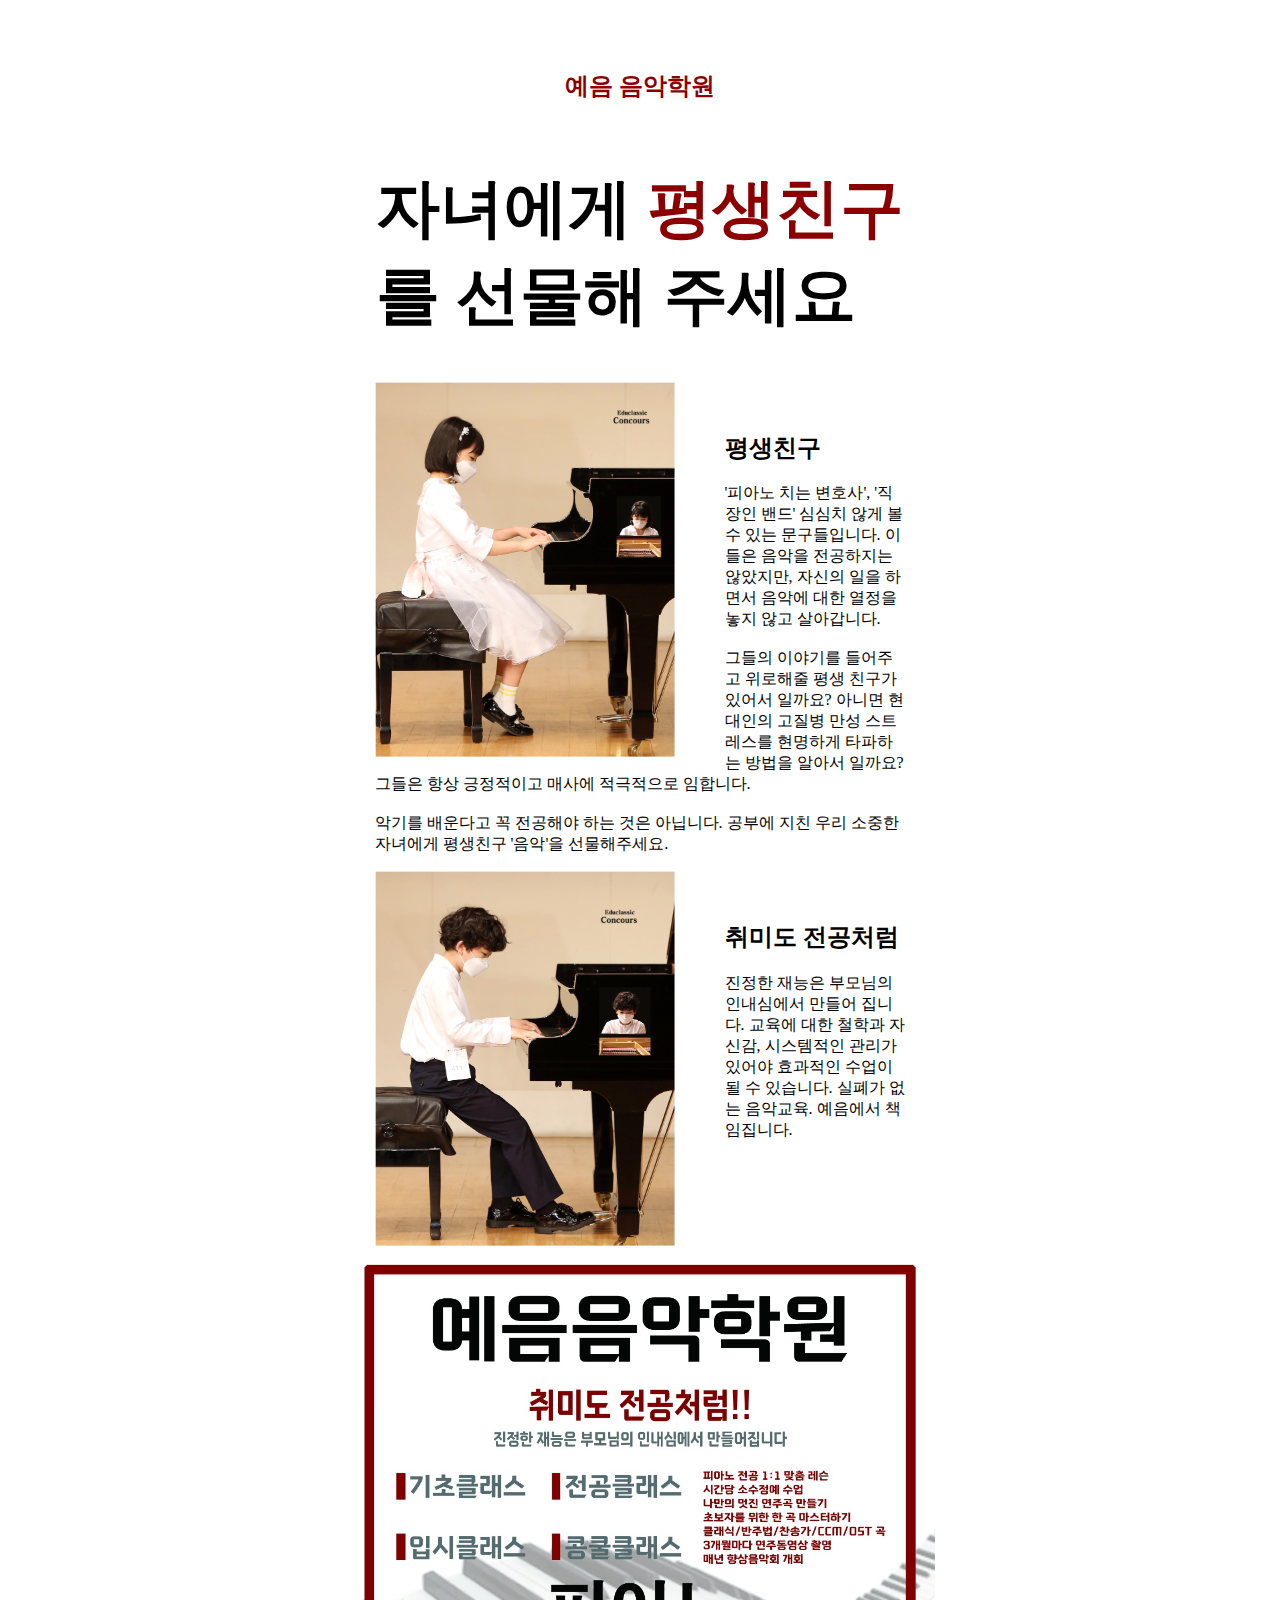
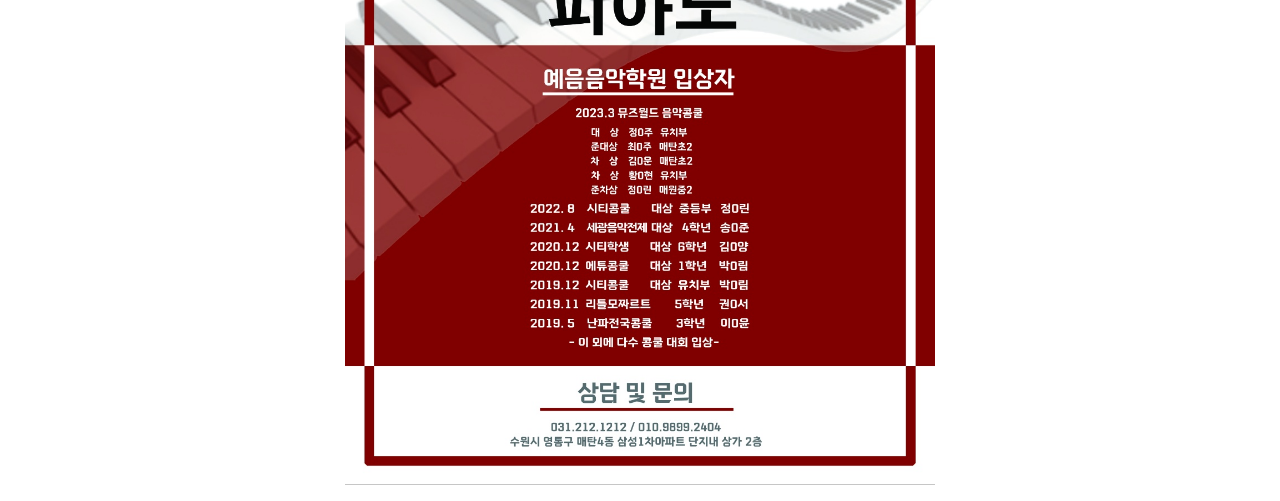
==== index.html @ 46d38266 "Add files via upload" ====
<!DOCTYPE html>
<html lang="en">

<head>
  <meta charset="UTF-8">
  <meta name="viewport" content="width=device-width, initial-scale=1.0">
  <title>Agency</title>
  <link rel="stylesheet" href="./style.css">
  <link rel="preconnect" href="https://fonts.googleapis.com">
  <link rel="preconnect" href="https://fonts.gstatic.com" crossorigin>
  <link href="https://fonts.googleapis.com/css2?family=Poppins:wght@400;700&display=swap" rel="stylesheet">
</head>

<body>
  <div class="main">
    <h2 class="예음">예음 음악학원</h2>
    <h1>자녀에게<span class="creative"> 평생친구</span> <br/>를 선물해 주세요</h1>
    <div class="left card"><img class="tile-image" src="./KakaoTalk_20240314_204528795_05.jpg" >
  
      <h2 class="card-title">평생친구</h2>
      <p class="card-text">
        '피아노 치는 변호사', '직장인 밴드' 심심치 않게 볼 수 있는 문구들입니다. 이들은 음악을 전공하지는 않았지만, 자신의 일을 하면서 음악에 대한 열정을 놓지 않고 살아갑니다. </br></br>
         그들의 이야기를 들어주고 위로해줄 평생 친구가 있어서 일까요? 아니면 현대인의 고질병 만성 스트레스를 현명하게 타파하는 방법을 알아서 일까요?
         그들은 항상 긍정적이고 매사에 적극적으로 임합니다. </br></br>악기를 배운다고 꼭 전공해야 하는 것은 아닙니다. 공부에 지친 우리 소중한 자녀에게 평생친구 '음악'을 선물해주세요. 
        </p>
    </div>

    <div class="right card"><img class="tile-image" src="./KakaoTalk_20240314_204528795_06.jpg" alt="metal structure">
      <h2 class="card-title">취미도 전공처럼</h2>
      <p>진정한 재능은 부모님의 인내심에서 만들어 집니다. 교육에 대한 철학과 자신감, 시스템적인 관리가 있어야 효과적인 수업이 될 수 있습니다. 실폐가 없는 음악교육. 예음에서 책임집니다.</p>
    </div>
    
    <img class="pam" src="./KakaoTalk_20240315_181811638.jpg">

  </div>
  <footer>
    <p></p>
  </footer>
</body>

</html>
---- style.css ----
body {
 
  font-family: 'TTHakgyoansimYeohaengR';
  src: url('https://cdn.jsdelivr.net/gh/projectnoonnu/noonfonts_2402_keris@1.0/TTHakgyoansimYeohaengR.woff2') format('woff2');
  font-weight: normal;
  font-style: normal;
  margin: 50px 50px 0 50px;
  background-color: white;
  display: flex;
  flex-direction: column;
  min-height: 95vh;
}

.main {
  display: flex;
  flex-direction: column;
  align-items: center;
  justify-content: center;
}

.예음 {
  color: darkred;
}

.card-title {
  margin-top: 50px;
}

h1 {
  font-size: 4rem;
}

footer {
  text-align: right;
  color: darkred;
}

.card {
  width: 45%;
}

.left {
  float: left;
}

.tile-image {
  width: 300px;
  float: left;
  margin-right: 50px;
}

.creative {
  color: darkred;
}

.pam {
  width: 50%;
  display: block;
  margin: 0 auto;
}
.pic {
  width: 50%;
  display: block;
  margin: 0 auto;
}

@media (max-width: 680px) {
  h1 {
    font-size: 3rem;
    text-align: center;
  }
  .card {
    width: 100%;
    display: block;
    margin-bottom: 30px;
    text-align: justify;
  }
  .card img {
    margin-bottom: 10px;
    width: 100%;
    display: inline;
    object-fit: cover;
  }
  .logo {
    width: 100px;
  }
  .pam {
    width: 100%;
    display: block;
    margin: 0 auto;
  }
  .pic {
    width: 100%;
    display: block;
    margin: 0 auto;
  }
}
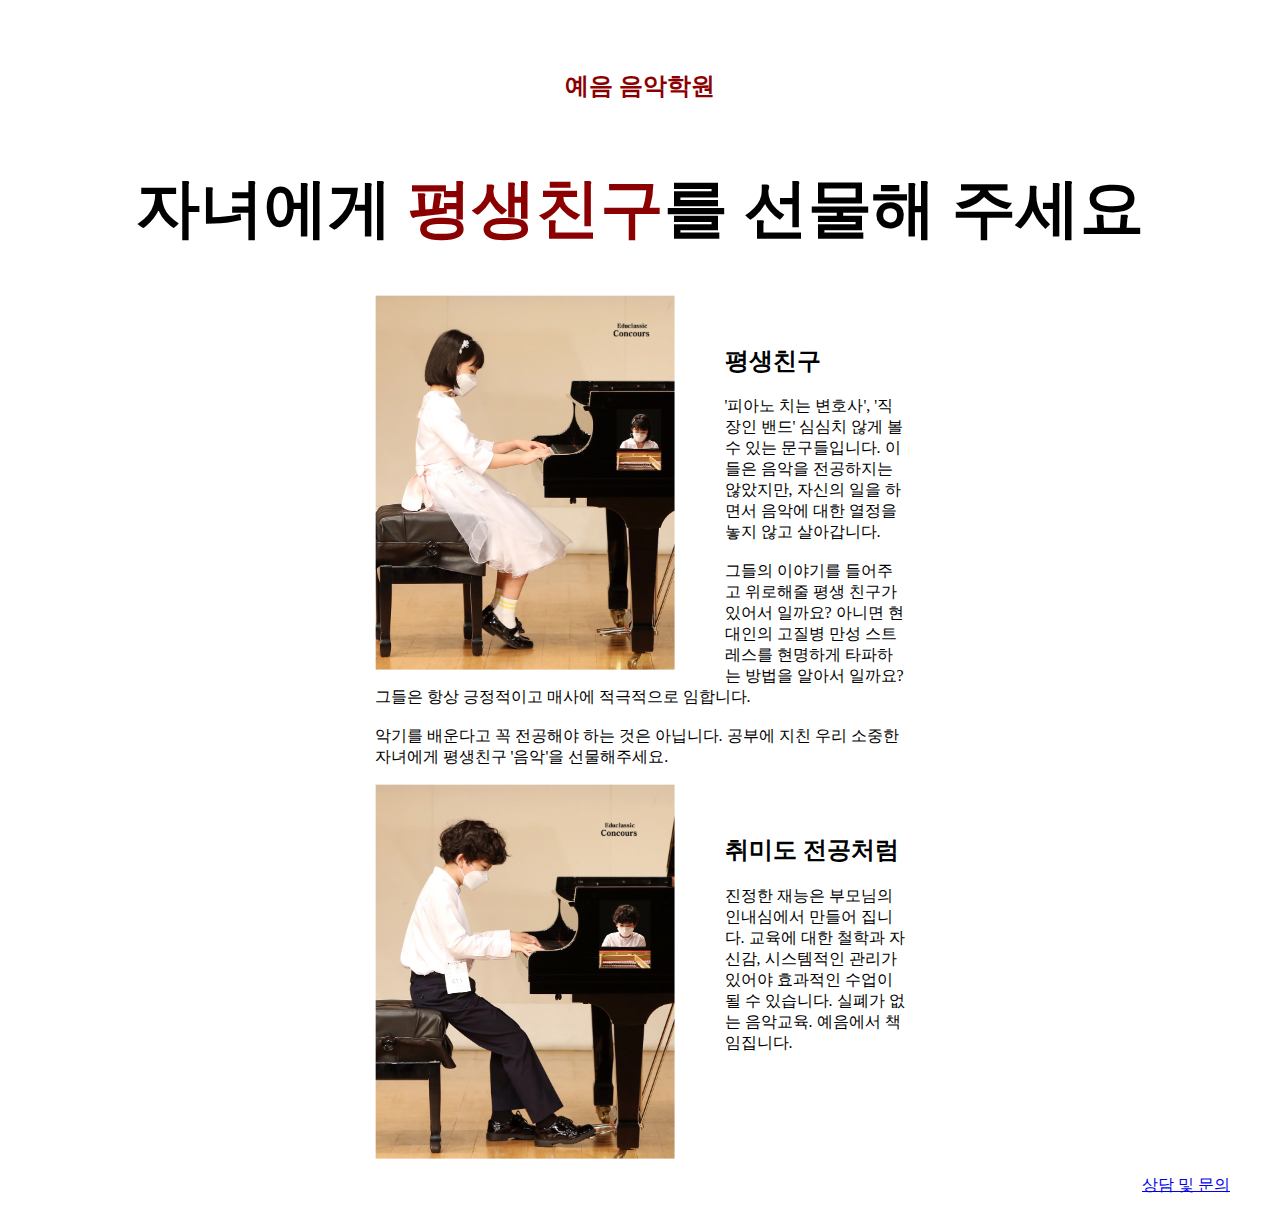
==== commit de641198: "Add files via upload" ====
--- a/index.html
+++ b/index.html
@@ -14,7 +14,7 @@
 <body>
   <div class="main">
     <h2 class="예음">예음 음악학원</h2>
-    <h1>자녀에게<span class="creative"> 평생친구</span> <br/>를 선물해 주세요</h1>
+    <h1>자녀에게<span class="creative"> 평생친구</span>를 선물해 주세요</h1>
     <div class="left card"><img class="tile-image" src="./KakaoTalk_20240314_204528795_05.jpg" >
   
       <h2 class="card-title">평생친구</h2>
@@ -30,11 +30,11 @@
       <p>진정한 재능은 부모님의 인내심에서 만들어 집니다. 교육에 대한 철학과 자신감, 시스템적인 관리가 있어야 효과적인 수업이 될 수 있습니다. 실폐가 없는 음악교육. 예음에서 책임집니다.</p>
     </div>
     
-    <img class="pam" src="./KakaoTalk_20240315_181811638.jpg">
+    
 
   </div>
   <footer>
-    <p></p>
+    <p class="footer"><a href="./갤러리.html">상담 및 문의</a></p>
   </footer>
 </body>
 
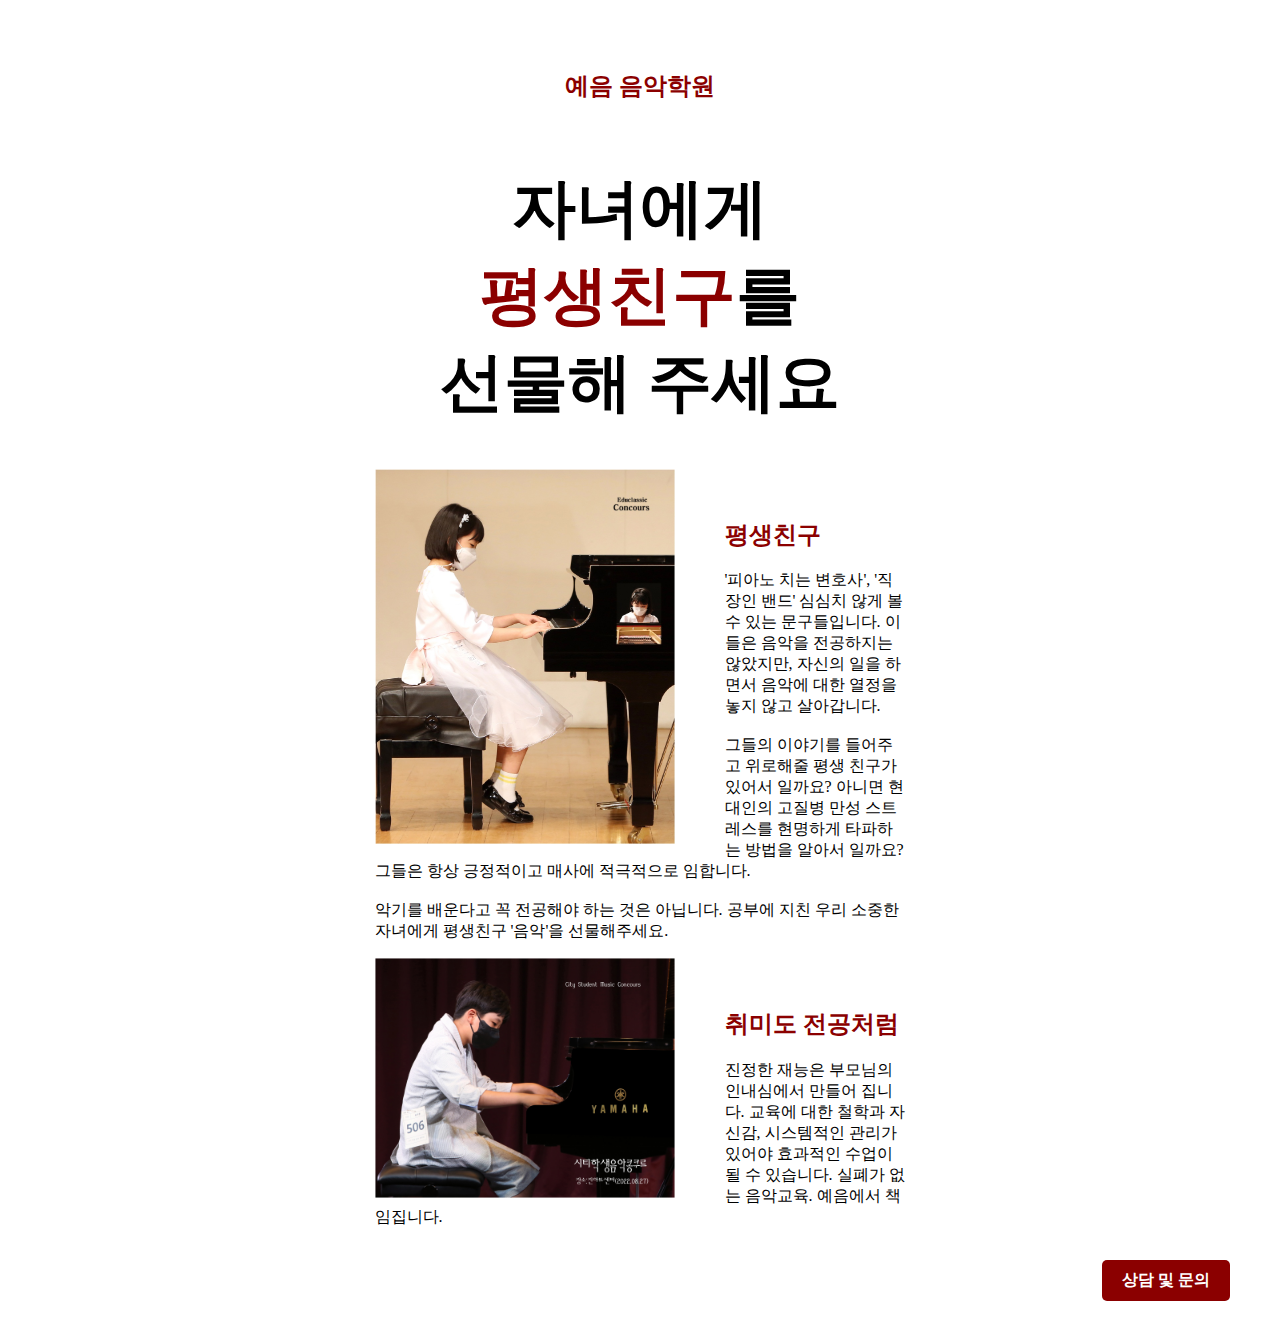
==== commit 94d8c570: "Add files via upload" ====
--- a/index.html
+++ b/index.html
@@ -14,7 +14,7 @@
 <body>
   <div class="main">
     <h2 class="예음">예음 음악학원</h2>
-    <h1>자녀에게<span class="creative"> 평생친구</span>를 선물해 주세요</h1>
+    <h1>자녀에게</br><span class="creative"> 평생친구</span>를</br> 선물해 주세요</h1>
     <div class="left card"><img class="tile-image" src="./KakaoTalk_20240314_204528795_05.jpg" >
   
       <h2 class="card-title">평생친구</h2>
@@ -25,7 +25,7 @@
         </p>
     </div>
 
-    <div class="right card"><img class="tile-image" src="./KakaoTalk_20240314_204528795_06.jpg" alt="metal structure">
+    <div class="right card"><img class="tile-image" src="./KakaoTalk_20240315_222149574.jpg" alt="metal structure">
       <h2 class="card-title">취미도 전공처럼</h2>
       <p>진정한 재능은 부모님의 인내심에서 만들어 집니다. 교육에 대한 철학과 자신감, 시스템적인 관리가 있어야 효과적인 수업이 될 수 있습니다. 실폐가 없는 음악교육. 예음에서 책임집니다.</p>
     </div>
--- a/style.css
+++ b/style.css
@@ -28,6 +28,7 @@
 
 h1 {
   font-size: 4rem;
+  text-align: center;
 }
 
 footer {
@@ -64,6 +65,22 @@
   margin: 0 auto;
 }
 
+.footer a {
+  display: inline-block;
+  padding: 10px 20px;
+  background-color: darkred;
+  color: white;
+  text-decoration: none;
+  border-radius: 5px;
+  font-weight: bold;
+}
+
+.footer a:hover {
+  background-color: #8b0000; /* Darken the background color on hover */
+}
+
+.card-title{color: darkred;}
+
 @media (max-width: 680px) {
   h1 {
     font-size: 3rem;
@@ -94,5 +111,8 @@
     display: block;
     margin: 0 auto;
   }
+  .footer a:hover {
+    background-color: #8b0000; /* Darken the background color on hover */
+  } 
 }
 
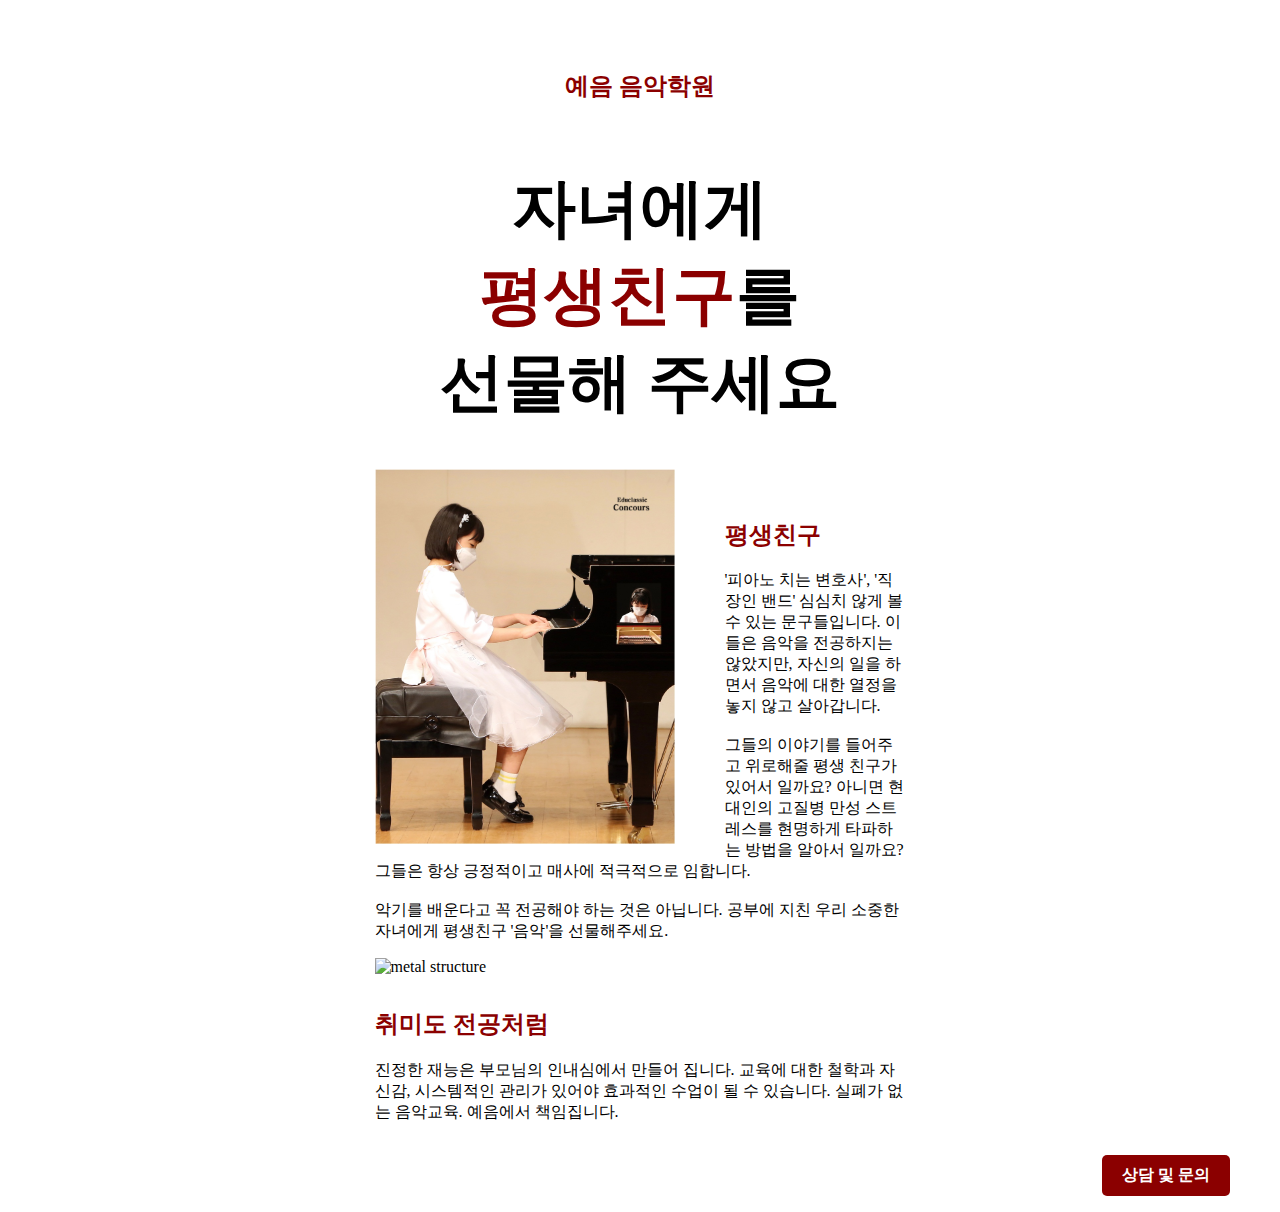
==== commit 8a5ee253: "Add files via upload" ====
--- a/index.html
+++ b/index.html
@@ -25,7 +25,7 @@
         </p>
     </div>
 
-    <div class="right card"><img class="tile-image" src="./KakaoTalk_20240315_222149574.jpg" alt="metal structure">
+    <div class="right card"><img class="tile-image" src="./KakaoTalk_20240315_223800830.jpg" alt="metal structure">
       <h2 class="card-title">취미도 전공처럼</h2>
       <p>진정한 재능은 부모님의 인내심에서 만들어 집니다. 교육에 대한 철학과 자신감, 시스템적인 관리가 있어야 효과적인 수업이 될 수 있습니다. 실폐가 없는 음악교육. 예음에서 책임집니다.</p>
     </div>
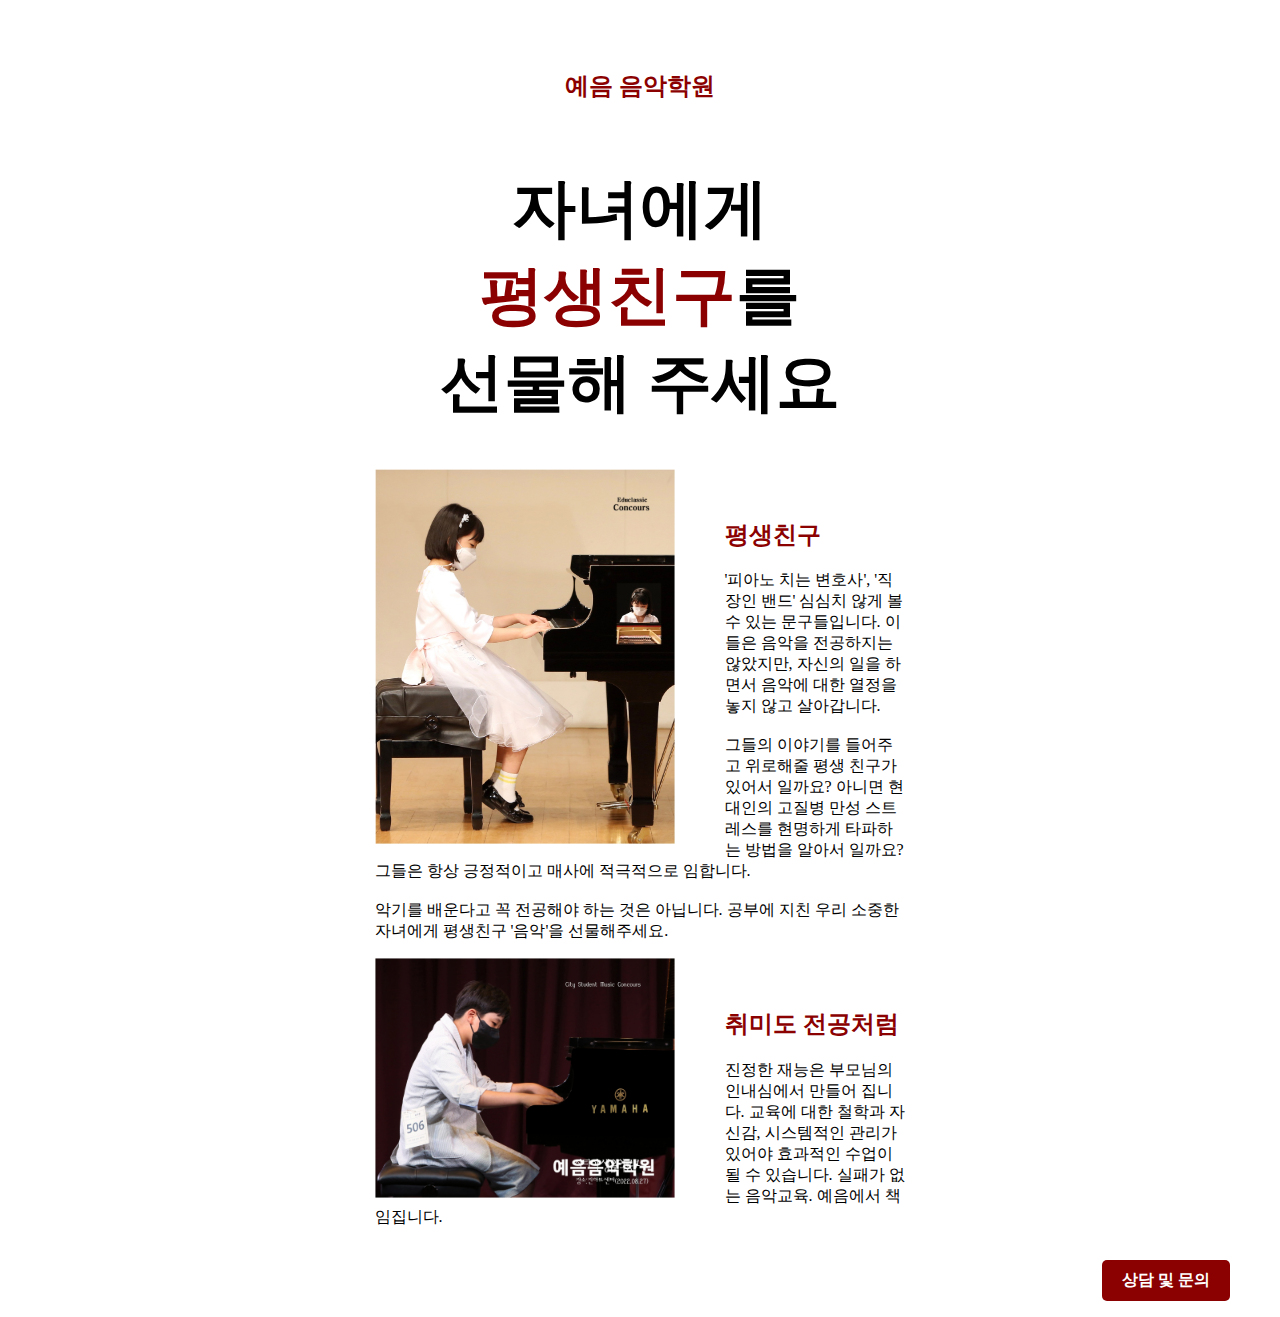
==== commit 774c86c5: "Add files via upload" ====
--- a/index.html
+++ b/index.html
@@ -27,7 +27,7 @@
 
     <div class="right card"><img class="tile-image" src="./KakaoTalk_20240315_223800830.jpg" alt="metal structure">
       <h2 class="card-title">취미도 전공처럼</h2>
-      <p>진정한 재능은 부모님의 인내심에서 만들어 집니다. 교육에 대한 철학과 자신감, 시스템적인 관리가 있어야 효과적인 수업이 될 수 있습니다. 실폐가 없는 음악교육. 예음에서 책임집니다.</p>
+      <p>진정한 재능은 부모님의 인내심에서 만들어 집니다. 교육에 대한 철학과 자신감, 시스템적인 관리가 있어야 효과적인 수업이 될 수 있습니다. 실패가 없는 음악교육. 예음에서 책임집니다.</p>
     </div>
     
     
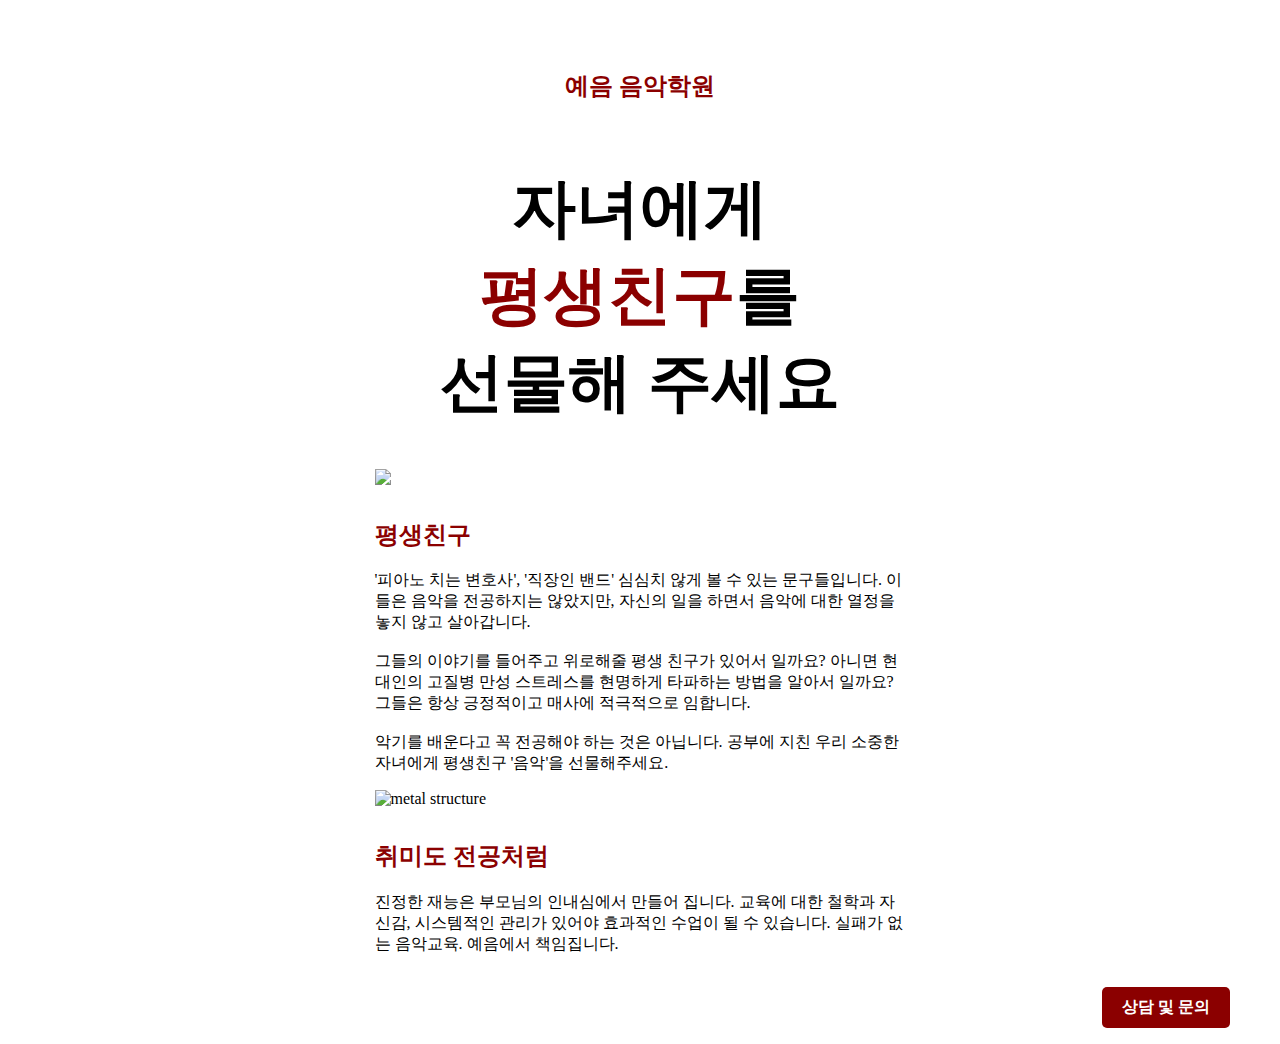
==== commit bb7874b6: "Update index.html" ====
--- a/index.html
+++ b/index.html
@@ -15,7 +15,7 @@
   <div class="main">
     <h2 class="예음">예음 음악학원</h2>
     <h1>자녀에게</br><span class="creative"> 평생친구</span>를</br> 선물해 주세요</h1>
-    <div class="left card"><img class="tile-image" src="./KakaoTalk_20240314_204528795_05.jpg" >
+    <div class="left card"><img class="tile-image" src="./p1.jpg" >
   
       <h2 class="card-title">평생친구</h2>
       <p class="card-text">
@@ -25,7 +25,7 @@
         </p>
     </div>
 
-    <div class="right card"><img class="tile-image" src="./KakaoTalk_20240315_223800830.jpg" alt="metal structure">
+    <div class="right card"><img class="tile-image" src="./p2" alt="metal structure">
       <h2 class="card-title">취미도 전공처럼</h2>
       <p>진정한 재능은 부모님의 인내심에서 만들어 집니다. 교육에 대한 철학과 자신감, 시스템적인 관리가 있어야 효과적인 수업이 될 수 있습니다. 실패가 없는 음악교육. 예음에서 책임집니다.</p>
     </div>
@@ -38,4 +38,4 @@
   </footer>
 </body>
 
-</html>+</html>
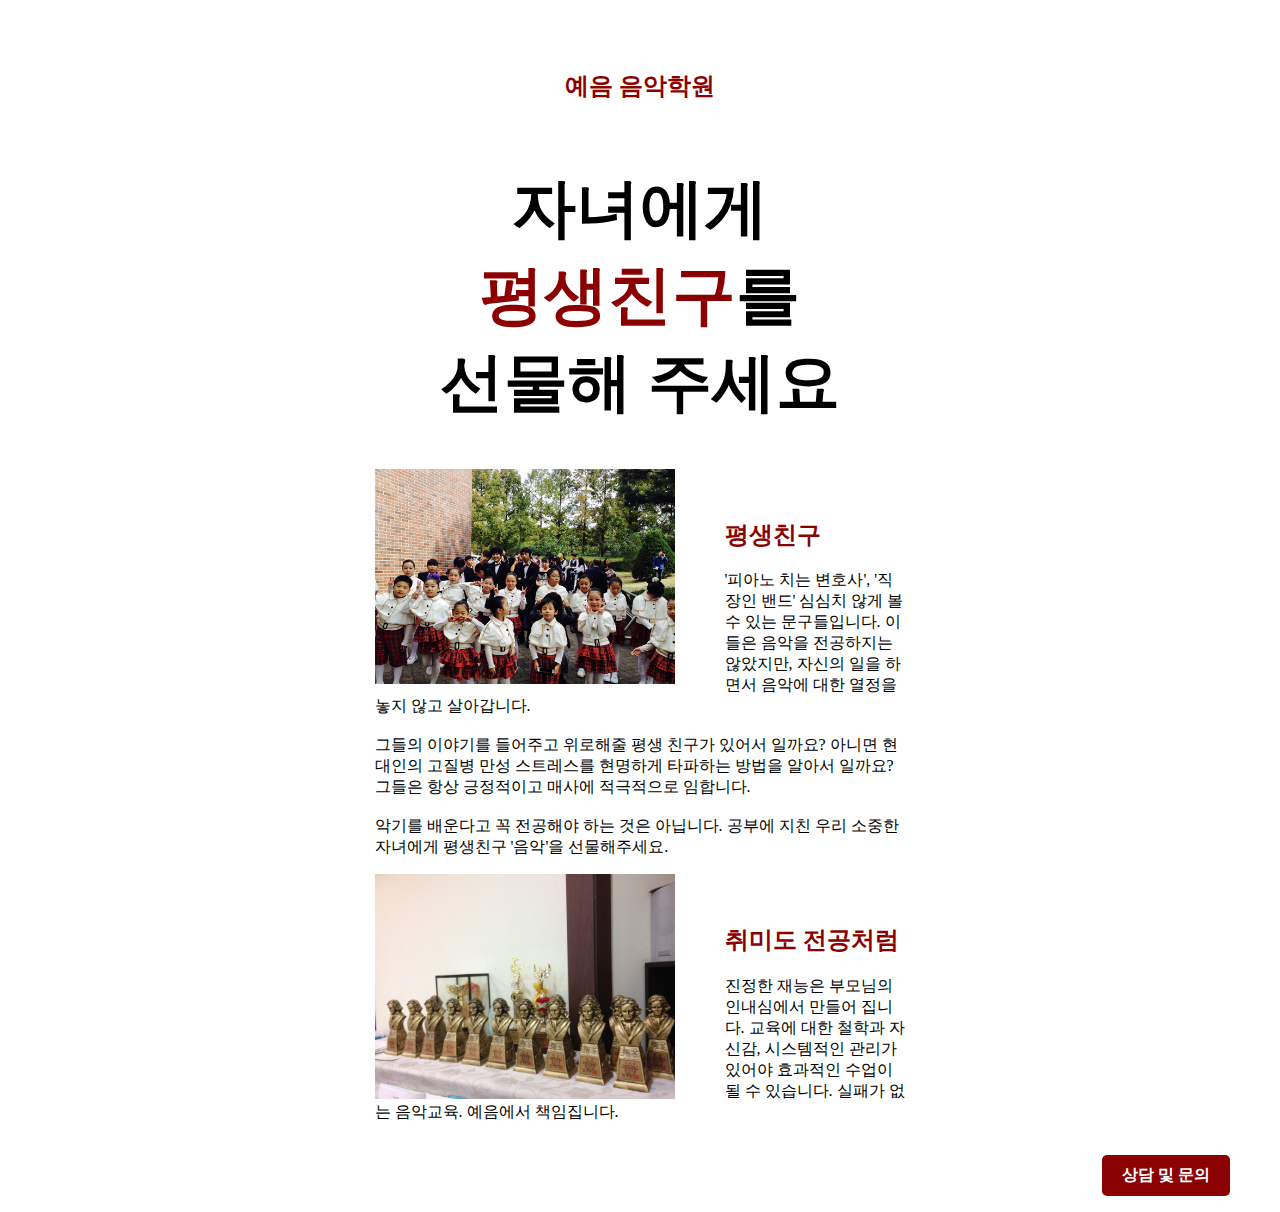
==== commit 6ec04cc9: "Update index.html" ====
--- a/index.html
+++ b/index.html
@@ -15,7 +15,7 @@
   <div class="main">
     <h2 class="예음">예음 음악학원</h2>
     <h1>자녀에게</br><span class="creative"> 평생친구</span>를</br> 선물해 주세요</h1>
-    <div class="left card"><img class="tile-image" src="./p1.jpg" >
+    <div class="left card"><img class="tile-image" src="./p1.png" >
   
       <h2 class="card-title">평생친구</h2>
       <p class="card-text">
@@ -25,7 +25,7 @@
         </p>
     </div>
 
-    <div class="right card"><img class="tile-image" src="./p2" alt="metal structure">
+    <div class="right card"><img class="tile-image" src="./p3.jpg" alt="metal structure">
       <h2 class="card-title">취미도 전공처럼</h2>
       <p>진정한 재능은 부모님의 인내심에서 만들어 집니다. 교육에 대한 철학과 자신감, 시스템적인 관리가 있어야 효과적인 수업이 될 수 있습니다. 실패가 없는 음악교육. 예음에서 책임집니다.</p>
     </div>
